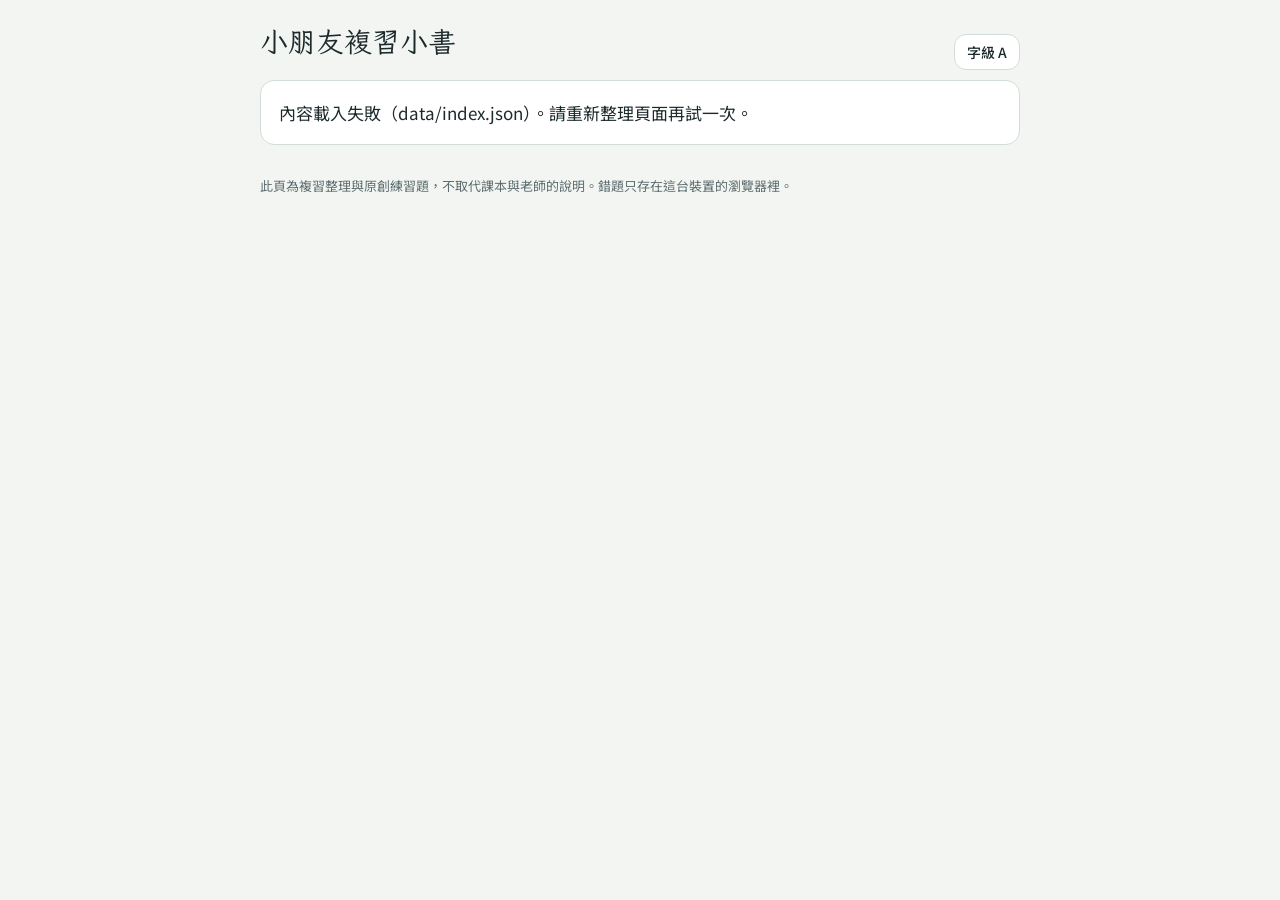
==== index.html @ 90a3903a "整合 GPT 複習小書的複習內容與題庫 - 國語 1–12 課、語文天地、閱讀篇章加上生字、語詞、辨字、問答等重點整理 - 新增數學科；自然、社會加入重點整理與情境題 - 題目與練功房合併，相同題目只" ====
<!doctype html>
<html lang="zh-Hant">
<head>
<meta charset="utf-8">
<meta name="viewport" content="width=device-width,initial-scale=1,viewport-fit=cover">
<title>小朋友複習小書</title>
<meta name="description" content="依年級、科目、單元整理的複習重點與練習題。">
<link rel="preconnect" href="https://fonts.googleapis.com">
<link rel="stylesheet" href="https://fonts.googleapis.com/css2?family=LXGW+WenKai+TC&family=Noto+Sans+TC:wght@400;500;700&display=swap">
<link rel="stylesheet" href="assets/style.css">
</head>
<body>
<div class="wrap">
  <header class="top">
    <a href="#/" class="brand" id="brand">小朋友複習小書</a>
    <div class="row"><span class="sub" id="bankInfo"></span><button class="ghost small" id="fontSize" aria-label="調整字級">字級 A＋</button></div>
  </header>
  <main id="app"><div class="loading">正在打開複習小書…</div></main>
  <p class="foot">此頁為複習整理與原創練習題，不取代課本與老師的說明。錯題只存在這台裝置的瀏覽器裡。</p>
</div>
<script src="assets/app.js"></script>
</body>
</html>
---- assets/style.css ----
:root{
  --bg:#F3F5F2; --card:#FFFFFF; --ink:#1D2A2C; --muted:#5E6E70; --line:#D4DCD7;
  --accent:#235F56; --accent-ink:#FFFFFF; --accent-soft:#DCEBE7;
  --ok:#2E8B5A; --ok-soft:#DFF3E7; --bad:#C4463C; --bad-soft:#FBE3E0; --chip:#E7EEEA;
  --f-ui:"Noto Sans TC",system-ui,-apple-system,"PingFang TC","Microsoft JhengHei",sans-serif;
  --f-read:"LXGW WenKai TC","BiauKai","DFKai-SB","Noto Sans TC",serif;
  color-scheme:light;
}
@media (prefers-color-scheme: dark){ :root:not([data-theme="light"]){
  --bg:#131A1B; --card:#1D2628; --ink:#EAF0EE; --muted:#9DAEAC; --line:#2D3A3C;
  --accent:#6CC2B5; --accent-ink:#0D1718; --accent-soft:#1B3A36;
  --ok:#5FC48E; --ok-soft:#173327; --bad:#F08177; --bad-soft:#3E1F1C; --chip:#26322F; color-scheme:dark } }
:root[data-theme="dark"]{
  --bg:#131A1B; --card:#1D2628; --ink:#EAF0EE; --muted:#9DAEAC; --line:#2D3A3C;
  --accent:#6CC2B5; --accent-ink:#0D1718; --accent-soft:#1B3A36;
  --ok:#5FC48E; --ok-soft:#173327; --bad:#F08177; --bad-soft:#3E1F1C; --chip:#26322F; color-scheme:dark }
*{box-sizing:border-box}
html,body{margin:0}
html{font-size:var(--base,17px)}
body{background:var(--bg);color:var(--ink);font-family:var(--f-ui);font-size:1rem;line-height:1.6;
  padding:0 max(16px,env(safe-area-inset-right)) 32px max(16px,env(safe-area-inset-left))}
button{font:inherit;color:inherit;cursor:pointer;border:0;background:none}
button:focus-visible,a:focus-visible{outline:3px solid var(--accent);outline-offset:2px}
a{color:var(--accent)}
.wrap{max-width:760px;margin:0 auto}
.top{display:flex;align-items:baseline;justify-content:space-between;gap:12px;flex-wrap:wrap;padding:20px 0 10px}
.brand{font-family:var(--f-read);font-size:28px;color:var(--ink);text-decoration:none}
.sub,.hint{color:var(--muted);font-size:14px}
.card{background:var(--card);border:1px solid var(--line);border-radius:14px;padding:18px}
.stack{display:grid;gap:16px}
.row{display:flex;gap:10px;flex-wrap:wrap;align-items:center}
.label{font-size:13px;color:var(--muted);letter-spacing:.08em;margin-bottom:6px}
.seg{display:flex;gap:6px;flex-wrap:wrap}
.seg button,.chip{padding:10px 16px;border-radius:999px;background:var(--chip);min-height:44px;font-weight:500}
.seg button[aria-pressed="true"],.chip[aria-pressed="true"]{background:var(--accent);color:var(--accent-ink)}
.primary{background:var(--accent);color:var(--accent-ink);padding:14px 22px;border-radius:12px;font-weight:700;font-size:1.06rem;min-height:52px}
.primary:disabled{opacity:.4;cursor:not-allowed}
.ghost{border:1px solid var(--line);padding:12px 18px;border-radius:12px;font-weight:500;min-height:48px;background:var(--card)}
.text{color:var(--accent);text-decoration:underline;padding:6px}
.tabs{display:flex;gap:4px;border-bottom:2px solid var(--line)}
.tabs button{padding:10px 18px;font-weight:700;color:var(--muted);border-bottom:3px solid transparent;margin-bottom:-2px}
.tabs button[aria-selected="true"]{color:var(--accent);border-color:var(--accent)}
.units{display:grid;gap:10px}
.unit{display:flex;justify-content:space-between;align-items:center;gap:12px;width:100%;text-align:left;padding:14px 16px;border:1px solid var(--line);border-radius:12px;background:var(--card);text-decoration:none;color:var(--ink)}
.unit:hover{border-color:var(--accent)}
.unit .t{font-family:var(--f-read);font-size:1.18rem}
.unit .m{color:var(--muted);font-size:13px;white-space:nowrap}
.crumb{font-size:14px;color:var(--muted)}
h2{font-family:var(--f-read);font-size:26px;margin:0}
h3{font-size:1.06rem;margin:0 0 8px}
.block ul{margin:0;padding-left:1.3em;font-family:var(--f-read);font-size:1.12rem}
.block li{margin:4px 0}
.block p{margin:0;font-family:var(--f-read);font-size:1.12rem;white-space:pre-line}
.words{display:grid;gap:8px}
.word{display:grid;gap:2px;border-top:1px solid var(--line);padding-top:8px}
.word b{font-family:var(--f-read);font-size:1.24rem}
.word span{font-size:16px}
table{border-collapse:collapse;width:100%;font-size:16px}
th,td{border:1px solid var(--line);padding:6px 8px;text-align:left;vertical-align:top}
th{background:var(--chip)}
.tablewrap{overflow-x:auto}
.empty{color:var(--muted);text-align:center;padding:20px}
.bar{height:8px;background:var(--chip);border-radius:999px;overflow:hidden}
.bar>span{display:block;height:100%;background:var(--accent);width:0;transition:width .3s}
.meta{display:flex;justify-content:space-between;gap:10px;font-size:14px;color:var(--muted);font-variant-numeric:tabular-nums;flex-wrap:wrap}
.tag{display:inline-block;padding:2px 10px;border-radius:999px;background:var(--accent-soft);color:var(--accent);font-weight:700;font-size:13px}
.context{font-family:var(--f-read);font-size:1.12rem;line-height:1.8;background:var(--accent-soft);border-left:4px solid var(--accent);padding:12px 14px;border-radius:0 10px 10px 0;white-space:pre-line}
.q{font-family:var(--f-read);font-size:1.4rem;line-height:1.7;margin:0}
.opts{display:grid;gap:10px}
.opt{display:flex;align-items:center;gap:12px;text-align:left;width:100%;padding:14px 16px;border:2px solid var(--line);border-radius:12px;background:var(--card);font-family:var(--f-read);font-size:1.18rem;line-height:1.5;min-height:56px}
.opt .k{flex:0 0 34px;height:34px;border-radius:50%;background:var(--chip);display:grid;place-items:center;font-family:var(--f-ui);font-weight:700;font-size:15px}
.opt:hover{border-color:var(--accent)}
.opt[data-state="ok"]{border-color:var(--ok);background:var(--ok-soft)}
.opt[data-state="bad"]{border-color:var(--bad);background:var(--bad-soft)}
.opt:disabled{cursor:default}
.tf{display:grid;grid-template-columns:1fr 1fr;gap:12px}
.tf .opt{justify-content:center;font-size:26px;min-height:76px}
.fb{border-radius:12px;padding:14px 16px;display:grid;gap:6px}
.fb[data-kind="ok"]{background:var(--ok-soft);border:1px solid var(--ok)}
.fb[data-kind="bad"]{background:var(--bad-soft);border:1px solid var(--bad)}
.fb b{font-size:1.06rem}
.fb p{margin:0;font-family:var(--f-read);font-size:1.06rem}
.score{font-family:var(--f-read);font-size:56px;line-height:1;font-variant-numeric:tabular-nums}
.score small{font-size:22px;color:var(--muted)}
.wrong{display:grid;gap:12px}
.wrong .item{border-top:1px solid var(--line);padding-top:10px;display:grid;gap:4px}
.wrong .qq{font-family:var(--f-read);font-size:1.06rem}
.wrong .aa{font-size:15px}
.wrong .aa b{color:var(--ok)}
.wrong .aa s{color:var(--bad)}
.chars{display:flex;flex-wrap:wrap;gap:6px;font-family:var(--f-read);font-size:26px;line-height:1}
.chars button{min-width:44px;height:52px;padding:0 8px;border:2px solid var(--line);border-radius:10px;background:var(--card)}
.chars button:hover{border-color:var(--accent)}
.chars button[data-state="pick"]{border-color:var(--accent);background:var(--accent-soft)}
.chars button[data-state="ok"]{border-color:var(--ok);background:var(--ok-soft)}
.chars button[data-state="bad"]{border-color:var(--bad);background:var(--bad-soft)}
.chars button:disabled{cursor:default}
.foot{color:var(--muted);font-size:13px;padding-top:18px}
.loading{color:var(--muted);padding:40px 0;text-align:center}
@media (max-width:480px){ .q{font-size:1.24rem} .opt{font-size:1.06rem} .tf .opt{font-size:22px;min-height:64px} .brand{font-size:1.4rem} .unit{flex-direction:column;align-items:flex-start} }
@media (prefers-reduced-motion: reduce){ .bar>span{transition:none} }
.qa{display:grid;gap:8px}
.qa details{border-top:1px solid var(--line);padding-top:8px}
.qa summary{cursor:pointer;font-family:var(--f-read);font-size:1.12rem;list-style:none;padding-left:26px;position:relative}
.qa summary::-webkit-details-marker{display:none}
.qa summary::before{content:"？";position:absolute;left:0;top:0;color:var(--accent);font-weight:700}
.qa details[open] summary::before{content:"！"}
.qa .ans{display:grid;gap:2px;padding:6px 0 4px 26px}
.qa .ans b{color:var(--ok);font-family:var(--f-read);font-size:1.12rem}
.zy{font-size:13px;color:var(--muted);font-weight:400;margin-left:6px;font-family:var(--f-ui)}
.term{display:inline-block;padding:0 8px;border-radius:999px;background:var(--accent-soft);color:var(--accent);font-weight:700}
.note{background:var(--chip);border-radius:10px;padding:8px 12px;font-size:15px}
.seg+.units{margin-top:-4px}
.ghost.small{min-height:36px;padding:4px 12px;font-size:14px}
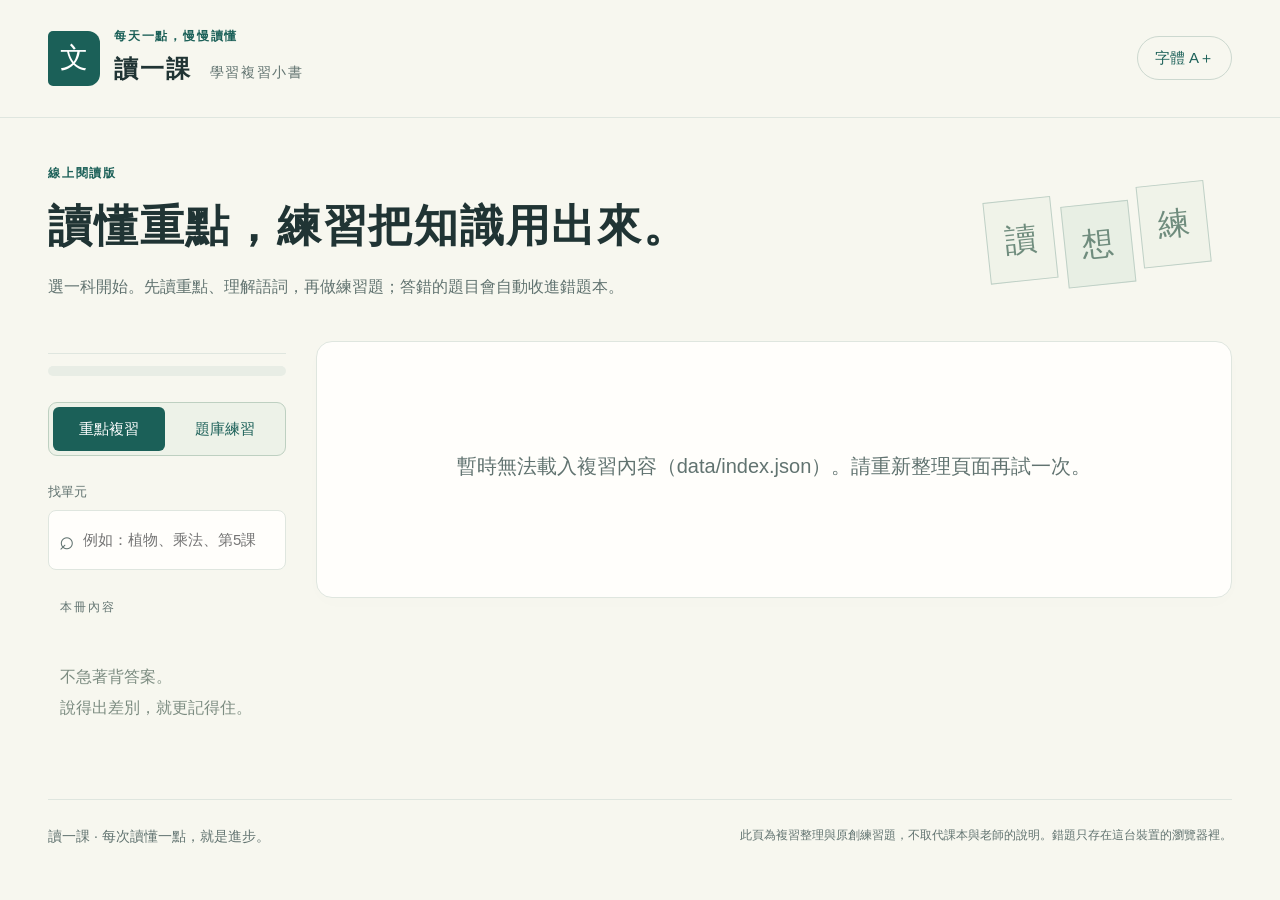
==== commit f9b202a9: "版面改用「讀一課」複習小書樣式，改錯字保留點字作答；期末第7–12課加入閱讀測驗題組 Co-Authored-By: Claude Opus 5.5 <noreply@anthropic.com> C" ====
--- a/index.html
+++ b/index.html
@@ -2,22 +2,46 @@
 <html lang="zh-Hant">
 <head>
 <meta charset="utf-8">
-<meta name="viewport" content="width=device-width,initial-scale=1,viewport-fit=cover">
-<title>小朋友複習小書</title>
+<meta name="viewport" content="width=device-width,initial-scale=1">
+<meta name="theme-color" content="#174e49">
+<title>學習複習小書</title>
 <meta name="description" content="依年級、科目、單元整理的複習重點與練習題。">
-<link rel="preconnect" href="https://fonts.googleapis.com">
-<link rel="stylesheet" href="https://fonts.googleapis.com/css2?family=LXGW+WenKai+TC&family=Noto+Sans+TC:wght@400;500;700&display=swap">
 <link rel="stylesheet" href="assets/style.css">
+<script src="assets/app.js" defer></script>
 </head>
 <body>
-<div class="wrap">
-  <header class="top">
-    <a href="#/" class="brand" id="brand">小朋友複習小書</a>
-    <div class="row"><span class="sub" id="bankInfo"></span><button class="ghost small" id="fontSize" aria-label="調整字級">字級 A＋</button></div>
-  </header>
-  <main id="app"><div class="loading">正在打開複習小書…</div></main>
-  <p class="foot">此頁為複習整理與原創練習題，不取代課本與老師的說明。錯題只存在這台裝置的瀏覽器裡。</p>
-</div>
-<script src="assets/app.js"></script>
+<a class="skip" href="#reader">跳到課程複習</a>
+<header class="masthead">
+  <div class="brand"><span class="book-mark" aria-hidden="true">文</span><div><span class="eyebrow">每天一點，慢慢讀懂</span><p id="brandTitle">讀一課<span>學習複習小書</span></p></div></div>
+  <div class="header-actions"><button id="fontToggle" class="text-button" aria-pressed="false" title="切換較大字體">字體 A＋</button></div>
+</header>
+<main class="page">
+  <section class="intro">
+    <div><span class="eyebrow" id="introEyebrow">線上閱讀版</span><h1>讀懂重點，<br class="mobile-break">練習把知識用出來。</h1><p>選一科開始。先讀重點、理解語詞，再做練習題；答錯的題目會自動收進錯題本。</p></div>
+    <div class="intro-decoration" aria-hidden="true"><span>讀</span><span>想</span><span>練</span></div>
+  </section>
+  <div class="workspace">
+    <aside class="sidebar">
+      <div class="subject-switch" id="subjectSwitch" role="group" aria-label="選擇科目"></div>
+      <div class="grade-switch" id="gradeSwitch" role="group" aria-label="選擇年級"></div>
+      <div id="scopeSwitch" class="scope-switch" role="group" aria-label="複習範圍"></div>
+      <div id="studyMode" class="study-mode" role="group" aria-label="閱讀與題庫">
+        <button data-mode="review" aria-pressed="true">重點複習</button>
+        <button data-mode="practice" aria-pressed="false">題庫練習</button>
+      </div>
+      <p id="scopeCaption" class="scope-caption"></p>
+      <label class="search-label" for="search">找單元</label>
+      <div class="search-box"><span aria-hidden="true">⌕</span><input id="search" type="search" placeholder="例如：植物、乘法、第5課" autocomplete="off"><button id="clearSearch" aria-label="清除搜尋" hidden>×</button></div>
+      <p class="nav-label" id="navLabel">本冊內容</p>
+      <nav id="lessons" aria-label="選擇單元"></nav>
+      <p class="side-note">不急著背答案。<br>說得出差別，就更記得住。</p>
+    </aside>
+    <div class="reading-area">
+      <div id="searchResults" hidden></div>
+      <article id="reader" tabindex="-1" aria-live="polite"><p class="loading">正在打開複習小書…</p></article>
+    </div>
+  </div>
+  <footer>讀一課 · 每次讀懂一點，就是進步。<span>此頁為複習整理與原創練習題，不取代課本與老師的說明。錯題只存在這台裝置的瀏覽器裡。</span></footer>
+</main>
 </body>
 </html>
--- a/assets/style.css
+++ b/assets/style.css
@@ -1,114 +1,14 @@
-:root{
-  --bg:#F3F5F2; --card:#FFFFFF; --ink:#1D2A2C; --muted:#5E6E70; --line:#D4DCD7;
-  --accent:#235F56; --accent-ink:#FFFFFF; --accent-soft:#DCEBE7;
-  --ok:#2E8B5A; --ok-soft:#DFF3E7; --bad:#C4463C; --bad-soft:#FBE3E0; --chip:#E7EEEA;
-  --f-ui:"Noto Sans TC",system-ui,-apple-system,"PingFang TC","Microsoft JhengHei",sans-serif;
-  --f-read:"LXGW WenKai TC","BiauKai","DFKai-SB","Noto Sans TC",serif;
-  color-scheme:light;
-}
-@media (prefers-color-scheme: dark){ :root:not([data-theme="light"]){
-  --bg:#131A1B; --card:#1D2628; --ink:#EAF0EE; --muted:#9DAEAC; --line:#2D3A3C;
-  --accent:#6CC2B5; --accent-ink:#0D1718; --accent-soft:#1B3A36;
-  --ok:#5FC48E; --ok-soft:#173327; --bad:#F08177; --bad-soft:#3E1F1C; --chip:#26322F; color-scheme:dark } }
-:root[data-theme="dark"]{
-  --bg:#131A1B; --card:#1D2628; --ink:#EAF0EE; --muted:#9DAEAC; --line:#2D3A3C;
-  --accent:#6CC2B5; --accent-ink:#0D1718; --accent-soft:#1B3A36;
-  --ok:#5FC48E; --ok-soft:#173327; --bad:#F08177; --bad-soft:#3E1F1C; --chip:#26322F; color-scheme:dark }
-*{box-sizing:border-box}
-html,body{margin:0}
-html{font-size:var(--base,17px)}
-body{background:var(--bg);color:var(--ink);font-family:var(--f-ui);font-size:1rem;line-height:1.6;
-  padding:0 max(16px,env(safe-area-inset-right)) 32px max(16px,env(safe-area-inset-left))}
-button{font:inherit;color:inherit;cursor:pointer;border:0;background:none}
-button:focus-visible,a:focus-visible{outline:3px solid var(--accent);outline-offset:2px}
-a{color:var(--accent)}
-.wrap{max-width:760px;margin:0 auto}
-.top{display:flex;align-items:baseline;justify-content:space-between;gap:12px;flex-wrap:wrap;padding:20px 0 10px}
-.brand{font-family:var(--f-read);font-size:28px;color:var(--ink);text-decoration:none}
-.sub,.hint{color:var(--muted);font-size:14px}
-.card{background:var(--card);border:1px solid var(--line);border-radius:14px;padding:18px}
-.stack{display:grid;gap:16px}
-.row{display:flex;gap:10px;flex-wrap:wrap;align-items:center}
-.label{font-size:13px;color:var(--muted);letter-spacing:.08em;margin-bottom:6px}
-.seg{display:flex;gap:6px;flex-wrap:wrap}
-.seg button,.chip{padding:10px 16px;border-radius:999px;background:var(--chip);min-height:44px;font-weight:500}
-.seg button[aria-pressed="true"],.chip[aria-pressed="true"]{background:var(--accent);color:var(--accent-ink)}
-.primary{background:var(--accent);color:var(--accent-ink);padding:14px 22px;border-radius:12px;font-weight:700;font-size:1.06rem;min-height:52px}
-.primary:disabled{opacity:.4;cursor:not-allowed}
-.ghost{border:1px solid var(--line);padding:12px 18px;border-radius:12px;font-weight:500;min-height:48px;background:var(--card)}
-.text{color:var(--accent);text-decoration:underline;padding:6px}
-.tabs{display:flex;gap:4px;border-bottom:2px solid var(--line)}
-.tabs button{padding:10px 18px;font-weight:700;color:var(--muted);border-bottom:3px solid transparent;margin-bottom:-2px}
-.tabs button[aria-selected="true"]{color:var(--accent);border-color:var(--accent)}
-.units{display:grid;gap:10px}
-.unit{display:flex;justify-content:space-between;align-items:center;gap:12px;width:100%;text-align:left;padding:14px 16px;border:1px solid var(--line);border-radius:12px;background:var(--card);text-decoration:none;color:var(--ink)}
-.unit:hover{border-color:var(--accent)}
-.unit .t{font-family:var(--f-read);font-size:1.18rem}
-.unit .m{color:var(--muted);font-size:13px;white-space:nowrap}
-.crumb{font-size:14px;color:var(--muted)}
-h2{font-family:var(--f-read);font-size:26px;margin:0}
-h3{font-size:1.06rem;margin:0 0 8px}
-.block ul{margin:0;padding-left:1.3em;font-family:var(--f-read);font-size:1.12rem}
-.block li{margin:4px 0}
-.block p{margin:0;font-family:var(--f-read);font-size:1.12rem;white-space:pre-line}
-.words{display:grid;gap:8px}
-.word{display:grid;gap:2px;border-top:1px solid var(--line);padding-top:8px}
-.word b{font-family:var(--f-read);font-size:1.24rem}
-.word span{font-size:16px}
-table{border-collapse:collapse;width:100%;font-size:16px}
-th,td{border:1px solid var(--line);padding:6px 8px;text-align:left;vertical-align:top}
-th{background:var(--chip)}
-.tablewrap{overflow-x:auto}
-.empty{color:var(--muted);text-align:center;padding:20px}
-.bar{height:8px;background:var(--chip);border-radius:999px;overflow:hidden}
-.bar>span{display:block;height:100%;background:var(--accent);width:0;transition:width .3s}
-.meta{display:flex;justify-content:space-between;gap:10px;font-size:14px;color:var(--muted);font-variant-numeric:tabular-nums;flex-wrap:wrap}
-.tag{display:inline-block;padding:2px 10px;border-radius:999px;background:var(--accent-soft);color:var(--accent);font-weight:700;font-size:13px}
-.context{font-family:var(--f-read);font-size:1.12rem;line-height:1.8;background:var(--accent-soft);border-left:4px solid var(--accent);padding:12px 14px;border-radius:0 10px 10px 0;white-space:pre-line}
-.q{font-family:var(--f-read);font-size:1.4rem;line-height:1.7;margin:0}
-.opts{display:grid;gap:10px}
-.opt{display:flex;align-items:center;gap:12px;text-align:left;width:100%;padding:14px 16px;border:2px solid var(--line);border-radius:12px;background:var(--card);font-family:var(--f-read);font-size:1.18rem;line-height:1.5;min-height:56px}
-.opt .k{flex:0 0 34px;height:34px;border-radius:50%;background:var(--chip);display:grid;place-items:center;font-family:var(--f-ui);font-weight:700;font-size:15px}
-.opt:hover{border-color:var(--accent)}
-.opt[data-state="ok"]{border-color:var(--ok);background:var(--ok-soft)}
-.opt[data-state="bad"]{border-color:var(--bad);background:var(--bad-soft)}
-.opt:disabled{cursor:default}
-.tf{display:grid;grid-template-columns:1fr 1fr;gap:12px}
-.tf .opt{justify-content:center;font-size:26px;min-height:76px}
-.fb{border-radius:12px;padding:14px 16px;display:grid;gap:6px}
-.fb[data-kind="ok"]{background:var(--ok-soft);border:1px solid var(--ok)}
-.fb[data-kind="bad"]{background:var(--bad-soft);border:1px solid var(--bad)}
-.fb b{font-size:1.06rem}
-.fb p{margin:0;font-family:var(--f-read);font-size:1.06rem}
-.score{font-family:var(--f-read);font-size:56px;line-height:1;font-variant-numeric:tabular-nums}
-.score small{font-size:22px;color:var(--muted)}
-.wrong{display:grid;gap:12px}
-.wrong .item{border-top:1px solid var(--line);padding-top:10px;display:grid;gap:4px}
-.wrong .qq{font-family:var(--f-read);font-size:1.06rem}
-.wrong .aa{font-size:15px}
-.wrong .aa b{color:var(--ok)}
-.wrong .aa s{color:var(--bad)}
-.chars{display:flex;flex-wrap:wrap;gap:6px;font-family:var(--f-read);font-size:26px;line-height:1}
-.chars button{min-width:44px;height:52px;padding:0 8px;border:2px solid var(--line);border-radius:10px;background:var(--card)}
-.chars button:hover{border-color:var(--accent)}
-.chars button[data-state="pick"]{border-color:var(--accent);background:var(--accent-soft)}
-.chars button[data-state="ok"]{border-color:var(--ok);background:var(--ok-soft)}
-.chars button[data-state="bad"]{border-color:var(--bad);background:var(--bad-soft)}
-.chars button:disabled{cursor:default}
-.foot{color:var(--muted);font-size:13px;padding-top:18px}
-.loading{color:var(--muted);padding:40px 0;text-align:center}
-@media (max-width:480px){ .q{font-size:1.24rem} .opt{font-size:1.06rem} .tf .opt{font-size:22px;min-height:64px} .brand{font-size:1.4rem} .unit{flex-direction:column;align-items:flex-start} }
-@media (prefers-reduced-motion: reduce){ .bar>span{transition:none} }
-.qa{display:grid;gap:8px}
-.qa details{border-top:1px solid var(--line);padding-top:8px}
-.qa summary{cursor:pointer;font-family:var(--f-read);font-size:1.12rem;list-style:none;padding-left:26px;position:relative}
-.qa summary::-webkit-details-marker{display:none}
-.qa summary::before{content:"？";position:absolute;left:0;top:0;color:var(--accent);font-weight:700}
-.qa details[open] summary::before{content:"！"}
-.qa .ans{display:grid;gap:2px;padding:6px 0 4px 26px}
-.qa .ans b{color:var(--ok);font-family:var(--f-read);font-size:1.12rem}
-.zy{font-size:13px;color:var(--muted);font-weight:400;margin-left:6px;font-family:var(--f-ui)}
-.term{display:inline-block;padding:0 8px;border-radius:999px;background:var(--accent-soft);color:var(--accent);font-weight:700}
-.note{background:var(--chip);border-radius:10px;padding:8px 12px;font-size:15px}
-.seg+.units{margin-top:-4px}
-.ghost.small{min-height:36px;padding:4px 12px;font-size:14px}
+:root{--ink:#203434;--muted:#617370;--teal:#1b6058;--pale:#edf4ef;--line:#dfe6df;--paper:#fffefb;--body-size:20px}*{box-sizing:border-box}html{scroll-behavior:smooth;scroll-padding-top:24px}body{margin:0;background:#f7f7ef;color:var(--ink);font-family:"Noto Sans TC","PingFang TC","Microsoft JhengHei",sans-serif;line-height:1.85;font-size:var(--body-size)}button,input{font:inherit}button,a,input,summary{-webkit-tap-highlight-color:transparent}button{cursor:pointer}a{color:var(--teal)}button:focus-visible,a:focus-visible,summary:focus-visible,input:focus-visible{outline:3px solid #b88a29;outline-offset:4px}.skip{position:absolute;left:12px;top:-100px;background:white;padding:8px 20px;z-index:10}.skip:focus{top:8px}.masthead{max-width:1320px;margin:auto;padding:25px 48px;display:flex;align-items:center;justify-content:space-between;border-bottom:1px solid var(--line)}.brand{display:flex;align-items:center;gap:14px}.book-mark{display:grid;place-items:center;width:52px;height:55px;background:var(--teal);color:white;border-radius:5px 12px 12px 5px;font:28px Georgia,serif}.brand p{margin:0;font-size:24px;font-weight:700;letter-spacing:.08em}.brand p span{margin-left:18px;font-size:14px;color:var(--muted);font-weight:400;letter-spacing:.12em}.eyebrow{display:block;font-size:12px;font-weight:600;letter-spacing:.15em;color:var(--teal)}.text-button{border:1px solid #ccd8cf;border-radius:100px;padding:7px 17px;background:transparent;font-size:15px;color:var(--teal)}.text-button[aria-pressed=true]{background:var(--teal);color:white}.page{max-width:1320px;margin:auto;padding:0 48px}.intro{display:flex;justify-content:space-between;align-items:center;padding:44px 0 40px;gap:24px}.intro h1{font-family:"Noto Serif TC","Songti TC",serif;font-size:42px;font-weight:600;letter-spacing:.04em;line-height:1.5;margin:10px 0}.intro p{font-size:16px;color:var(--muted);margin:12px 0 0}.mobile-break{display:none}.intro-decoration{display:flex;gap:9px;transform:rotate(-6deg);padding-right:24px}.intro-decoration span{display:grid;place-items:center;border:1px solid #bfd0c6;width:68px;height:82px;font-family:serif;font-size:32px;color:#6f8c7d;background:#f0f3e9}.intro-decoration span:nth-child(2){transform:translateY(12px);background:#e8efe4}.workspace{display:grid;grid-template-columns:238px minmax(0,1fr);gap:30px;align-items:start}.sidebar{position:sticky;top:20px}.grade-switch{padding:5px;background:#e8ede5;border-radius:12px;display:flex;gap:4px}.grade-switch button{flex:1;border:0;border-radius:8px;padding:9px 4px;background:transparent;color:var(--muted);font-size:17px}.grade-switch button[aria-pressed=true]{background:var(--paper);box-shadow:0 2px 6px #233b2310;color:var(--teal);font-weight:700}.search-label{font-size:13px;color:var(--muted);display:block;margin-top:24px;margin-bottom:6px}.search-box{display:flex;align-items:center;gap:8px;background:var(--paper);border:1px solid var(--line);border-radius:8px;padding:5px 10px}.search-box input{width:100%;min-width:0;border:0;background:transparent;font-size:15px;padding:5px 0;color:var(--ink)}.search-box span{font-size:26px;color:var(--muted)}.search-box button{border:0;background:transparent;font-size:24px;color:var(--muted)}.nav-label{font-size:12px;letter-spacing:.16em;color:var(--muted);margin:26px 12px 10px}#lessons{display:flex;flex-direction:column;gap:6px}.lesson-button{display:flex;align-items:baseline;gap:12px;text-align:left;width:100%;border:0;border-radius:9px;background:transparent;padding:12px;color:var(--ink);font-size:17px;line-height:1.6}.lesson-button .num{font-size:12px;letter-spacing:.06em;color:#82928a}.lesson-button[aria-current=true]{background:#e3eee6;color:var(--teal);font-weight:700}.lesson-button[aria-current=true] .num{color:var(--teal)}.lesson-button:hover{background:#edf0e9}.side-note{margin:34px 12px;font-family:serif;font-size:16px;color:#7c8c81;line-height:1.9}.reading-area{min-width:0}#reader{background:var(--paper);border:1px solid var(--line);border-radius:16px;padding:36px 40px 42px;box-shadow:0 5px 20px #20343403;outline:none}.lesson-meta{font-size:13px;color:var(--teal);letter-spacing:.13em}.lesson-title{font-family:"Noto Serif TC","Songti TC",serif;font-weight:600;font-size:34px;line-height:1.5;margin:8px 0 22px}.section-nav{display:flex;flex-wrap:wrap;gap:8px;border-top:1px solid var(--line);border-bottom:1px solid var(--line);padding:15px 0;margin:0 0 32px}.section-nav a{text-decoration:none;border-radius:100px;background:#f0f4ee;font-size:14px;padding:3px 12px;white-space:nowrap}.study-section{margin:38px 0 0}.study-section h2{font-size:23px;line-height:1.5;margin:0 0 19px;display:flex;align-items:center;gap:12px}.section-number{font-size:12px;letter-spacing:.05em;color:#759185;background:#edf3ec;border-radius:6px;padding:5px 8px}.section-lead{margin:0 0 20px;color:var(--muted);font-size:15px}.summary{padding:23px 25px;border-left:3px solid #709c80;border-radius:0 8px 8px 0;background:#f1f5ed}.summary p{margin:0}.focus-list{padding-left:1.4em;margin:20px 0}.focus-list li{padding-left:.25em;margin:9px 0}.focus-list li::marker{color:#71917c}.vocab-grid{display:grid;grid-template-columns:repeat(2,minmax(0,1fr));gap:12px}.vocab-card{padding:18px 20px;border:1px solid var(--line);border-radius:9px;background:white}.char-line{display:flex;gap:15px;align-items:center;flex-wrap:wrap}.character{font-size:32px;line-height:1.5;font-family:"Noto Serif TC","Songti TC",serif;font-weight:600}.zhuyin{font-size:18px;color:var(--teal);letter-spacing:.05em}.word{margin:6px 0 0;font-weight:600}.meaning{margin:4px 0 0;font-size:16px;color:var(--muted)}.comparison{border:1px solid var(--line);border-radius:10px;margin-bottom:15px;overflow:hidden}.comparison-label{background:#f2f5ee;padding:8px 20px;font-size:16px;font-weight:600;color:var(--teal)}.comparison-items{display:flex;flex-wrap:wrap;gap:0;padding:6px 10px}.compare-item{flex:1;min-width:150px;padding:14px 12px}.compare-item+.compare-item{border-left:1px solid #edf0e9}.compare-item .word{font-size:19px}.tip{border-top:1px dashed var(--line);margin:0;padding:12px 20px;font-size:16px;color:var(--muted)}.tip strong{font-weight:600;color:var(--teal)}.notice{padding:13px 17px;font-size:15px;color:#786542;background:#f7f2e6;border-radius:7px;margin:16px 0}.quiz{border-top:1px solid var(--line);padding:19px 0}.quiz-question{margin:0 0 12px}.quiz-question span{color:var(--teal);font-size:15px;margin-right:10px;font-weight:bold}details summary{cursor:pointer;color:var(--teal);font-size:16px;width:fit-content}details[open] summary{margin-bottom:8px}.answer{border-radius:8px;background:var(--pale);padding:14px 18px;margin:0;font-size:18px}.sources{border-top:1px solid var(--line);padding-top:24px;margin-top:38px;font-size:14px;color:var(--muted)}.sources ul{padding-left:20px}.sources li{margin:8px 0;overflow-wrap:anywhere}.sources p{margin:8px 0}.page-controls{display:flex;justify-content:space-between;gap:15px;margin-top:30px}.page-controls button{border:1px solid var(--line);background:#f2f5ee;border-radius:8px;color:var(--teal);padding:10px 14px;font-size:16px}.page-controls button:disabled{opacity:.35;cursor:default}footer{border-top:1px solid var(--line);margin:42px 0 24px;padding-top:24px;color:var(--muted);font-size:14px;display:flex;justify-content:space-between;gap:20px}footer span{font-size:12px}.loading{padding:50px 0;text-align:center;color:var(--muted)}#searchResults{margin-bottom:20px;border:1px solid var(--line);background:#fffefb;border-radius:12px;padding:20px}#searchResults h2{font-size:20px;margin:0 0 12px}.result{width:100%;text-align:left;background:none;border:0;border-bottom:1px solid var(--line);padding:12px 0;color:var(--teal);font-size:18px}.result small{display:block;color:var(--muted);font-size:14px}.search-empty{font-size:16px;color:var(--muted)}.large-type{--body-size:24px}.large-type .meaning,.large-type .section-lead,.large-type .tip,.large-type .word,.large-type .answer{font-size:21px}.large-type .zhuyin{font-size:22px}@media(min-width:1100px){.intro h1{font-size:44px}}@media(max-width:850px){.intro-decoration{display:none}.masthead{padding:22px 25px}.page{padding:0 25px}.workspace{grid-template-columns:195px minmax(0,1fr);gap:20px}#reader{padding:28px}.vocab-grid{grid-template-columns:1fr}.intro h1{font-size:36px}.brand p span{display:none}footer{display:block}}@media(max-width:650px){.masthead{padding:17px 20px}.book-mark{width:41px;height:45px;font-size:24px}.brand{gap:10px}.brand p{font-size:21px}.eyebrow{font-size:10px}.text-button{font-size:13px;padding:6px 12px}.page{padding:0 18px}.intro{padding:29px 2px 25px}.intro h1{font-size:32px;margin-top:10px;line-height:1.55}.intro p{font-size:15px;line-height:1.9;margin-top:10px}.mobile-break{display:block}.workspace{display:block}.sidebar{position:static}.grade-switch{max-width:none}.grade-switch button{font-size:18px;padding:8px}.search-label{margin-top:17px}.search-box input{font-size:16px}.nav-label{margin:18px 0 8px}#lessons{flex-direction:row;overflow-x:auto;padding:0 0 12px;scrollbar-width:thin;gap:7px}.lesson-button{flex:0 0 auto;width:auto;white-space:nowrap;border:1px solid var(--line);font-size:16px;padding:9px 13px;gap:8px;background:var(--paper)}.side-note{display:none}#reader{padding:25px 20px 30px;border-radius:12px;margin-top:8px}.lesson-meta{font-size:12px}.lesson-title{font-size:29px;margin-bottom:18px}.section-nav{gap:7px;padding:13px 0;margin-bottom:25px}.section-nav a{font-size:13px;padding:3px 10px}.study-section{margin-top:30px}.study-section h2{font-size:22px;gap:10px}.summary{padding:18px}.vocab-grid{grid-template-columns:1fr}.vocab-card{padding:16px 18px}.compare-item{min-width:120px}.compare-item+.compare-item{border-left:0}.comparison-items{padding:4px 6px}.comparison-label{padding:8px 16px}.tip{padding:12px 16px}.character{font-size:34px}.zhuyin{font-size:19px}.notice{padding:12px 14px}.page-controls button{font-size:15px;padding:9px 12px}footer{margin-top:30px;padding-top:20px;font-size:13px}footer span{display:block;margin-top:8px}#searchResults{margin-top:10px}html{scroll-padding-top:14px}}@media(prefers-reduced-motion:reduce){html{scroll-behavior:auto}}@media print{.masthead,.intro,.sidebar,.section-nav,.page-controls,footer,#searchResults{display:none}.page{padding:0}.workspace{display:block}#reader{border:0;box-shadow:none;padding:0}details .answer{display:block}.study-section{break-inside:avoid}body{background:white;color:#111}}
+.group-source{margin:0;padding:6px 18px;background:#f8f7ee;color:#7d7154;font-size:13px;letter-spacing:.03em}
+.subject-switch{display:flex;gap:5px;margin-bottom:12px;padding-bottom:12px;border-bottom:1px solid var(--line)}.subject-switch button{flex:1;border:1px solid var(--line);border-radius:8px;background:var(--paper);color:var(--muted);padding:8px 3px;font-size:17px}.subject-switch button[aria-pressed=true]{background:var(--teal);color:white;border-color:var(--teal)}.subject-switch button:disabled{opacity:.4;cursor:default}.practice-note{color:var(--muted);font-size:13px;margin:-10px 0 20px}.phrase-grid{display:grid;gap:14px}.phrase-card h3{margin:0;color:var(--teal);font-size:25px}.phrase-card .zhuyin{margin:3px 0;line-height:1.8}.phrase-meaning{margin:8px 0;font-size:20px}.example{font-size:18px;margin:12px 0 0;padding-top:12px;border-top:1px dashed var(--line)}.example span{display:block;color:var(--muted);font-size:13px;margin-bottom:3px}.subheading{font-size:20px;color:var(--teal);margin-top:25px}.answer p{margin:0}.answer .explanation{margin-top:10px;padding-top:10px;border-top:1px solid #d3e1d5;font-size:17px;color:#49645b}.answer-toggle{margin-top:12px}.choice-group{border:1px solid var(--line);border-radius:10px;padding:18px 20px;margin:20px 0}.choice-group h3{font-size:18px;margin:0 0 12px;color:var(--teal)}.word-bank{display:flex;flex-wrap:wrap;gap:9px;margin-bottom:20px}.word-bank span{background:#eaf1e7;color:var(--teal);padding:5px 13px;border-radius:6px;font-size:19px}.choice-label{font-size:14px;color:var(--muted);display:block;margin-bottom:5px}.choice-select{font:inherit;font-size:18px;line-height:1.6;width:100%;max-width:320px;padding:10px 35px 10px 12px;border:1px solid #bdcfc1;border-radius:7px;color:var(--ink);background:white}.choice-select:focus-visible{outline:3px solid #b88a29;outline-offset:3px}.concept-comparison h3{margin:0;font-size:19px}.concept-comparison .focus-list{margin:16px 20px 20px;padding-left:1.2em}.correction-pair{color:var(--teal);font-size:21px;margin-bottom:8px!important}.large-type .phrase-meaning,.large-type .example,.large-type .choice-select,.large-type .answer .explanation{font-size:23px}.large-type .word-bank span{font-size:23px}@media(max-width:650px){.subject-switch{margin-bottom:9px;padding-bottom:9px}.subject-switch button{font-size:18px;padding:8px}.choice-group{padding:14px}.phrase-card h3{font-size:24px}.word-bank{gap:7px}.word-bank span{font-size:18px}.phrase-card .zhuyin{font-size:18px}.practice-note{font-size:12px;line-height:1.7}}
+.math-bank-info{display:flex;flex-wrap:wrap;gap:10px 22px;padding:12px 16px;border:1px solid var(--line);border-radius:8px;background:#f6f7ee;font-size:15px;color:var(--muted);margin:20px 0 25px}.math-progress{display:flex;justify-content:space-between;gap:12px;font-size:15px;color:var(--teal)}.progress-track{height:6px;background:#e8ede5;border-radius:4px;margin:13px 0 24px;overflow:hidden}.progress-track span{display:block;height:100%;background:#659678}.math-tags{display:flex;gap:8px;flex-wrap:wrap;margin:0 0 14px}.math-tags span{font-size:13px;color:#6a7d6c;background:#eef3eb;border-radius:5px;padding:3px 9px}.math-question h3{font-size:24px;line-height:1.9;white-space:pre-wrap;overflow-wrap:anywhere;margin:12px 0 23px;font-weight:600}.math-options{display:grid;gap:12px}.math-option{width:100%;display:flex;align-items:center;gap:13px;text-align:left;border:1px solid #cedbd0;background:white;border-radius:10px;padding:15px 18px;color:var(--ink);font-size:20px;line-height:1.7}.math-option.selected{border:2px solid var(--teal);background:#edf5ef;padding:14px 17px}.math-option:disabled{cursor:default;opacity:1}.option-letter{display:grid;place-items:center;flex:0 0 32px;height:32px;border-radius:50%;background:#f0f3ec;color:var(--teal);font-size:14px;font-weight:600}.math-option.correct-option{border:2px solid #46835d;background:#eef7ed;padding:14px 17px}.math-option.wrong-option{border:2px solid #ad7759;background:#fff4ed;padding:14px 17px}.answer-marker{font-size:13px;white-space:nowrap;color:#37704b;margin-left:auto}.primary-button,.secondary-button{border-radius:9px;font-size:18px;padding:12px 23px;line-height:1.6;min-height:49px}.primary-button{background:var(--teal);border:1px solid var(--teal);color:white}.secondary-button{background:#f1f5ec;border:1px solid #bacdbd;color:var(--teal)}.primary-button:disabled,.secondary-button:disabled{opacity:.4;cursor:default}.math-submit,.math-next{margin-top:17px}.math-instruction{font-size:14px;color:var(--muted);margin:19px 0 0}.math-feedback{margin-top:23px;border-radius:10px;padding:19px 21px;border-left:4px solid #61906c;background:#eff6ed;font-size:19px}.math-feedback.is-wrong{background:#fbf4e8;border-color:#b28a4e}.math-feedback p{margin:7px 0 12px}.math-explanation{white-space:pre-wrap;border-top:1px solid #d7dfd0;padding-top:12px;margin-top:12px;font-size:19px;line-height:1.9}.math-local-note{border-top:1px solid var(--line);padding-top:24px;margin-top:35px;font-size:15px;color:var(--muted)}.math-local-note p{display:inline-block;margin:0 15px 10px 0}.math-local-note small{font-size:13px;display:block;line-height:1.9}.math-finish{text-align:center;padding:20px 0}.finish-symbol{display:inline-grid;place-items:center;border-radius:50%;width:65px;height:65px;background:#e8f2e7;color:var(--teal);font-size:30px}.math-finish h3{font-size:27px;margin:15px 0}.math-score{font-size:52px;line-height:1.4;color:var(--teal);margin:10px 0}.math-score span{font-size:19px}.math-actions{display:flex;flex-wrap:wrap;justify-content:center;gap:12px;margin:25px 0}.math-finish>.section-lead{max-width:500px;margin:20px auto 0}.large-type .math-question h3{font-size:28px}.large-type .math-option,.large-type .math-explanation,.large-type .math-feedback{font-size:24px}@media(max-width:650px){.subject-switch{gap:5px}.subject-switch button{font-size:16px;padding:8px 3px}.math-question h3{font-size:22px}.math-option{padding:13px;font-size:20px;gap:10px}.math-option.selected,.math-option.correct-option,.math-option.wrong-option{padding:12px}.math-feedback{padding:15px;font-size:18px}.math-progress{font-size:13px}.math-bank-info{font-size:13px;gap:4px 12px}.math-next,.math-submit{width:100%}.math-actions{flex-direction:column}.math-question{min-width:0}.option-letter{flex-basis:28px;height:28px}.math-explanation{font-size:18px}}
+.scope-switch{display:flex;gap:6px;margin-top:13px}.scope-switch[hidden]{display:none}.scope-switch button{flex:1;border:1px solid #cddbcf;background:transparent;border-radius:7px;color:var(--muted);font-size:14px;padding:7px 5px}.scope-switch button[aria-pressed=true]{background:#e4eee4;color:var(--teal);border-color:#95b49c;font-weight:600}.scope-switch button:disabled{opacity:.4;cursor:default}.scope-caption{font-size:12px;color:var(--muted);margin:8px 2px 0;letter-spacing:.03em}
+@media(min-width:651px){#lessons{max-height:clamp(180px,calc(100vh - 390px),640px);overflow-y:auto;overscroll-behavior:contain;padding-right:4px;scrollbar-width:thin}}
+.header-actions{display:flex;align-items:center;gap:9px}.source-jump{border:1px solid #c7d9ca;border-radius:100px;background:#fffefb;color:var(--teal);font-size:14px;padding:3px 12px;line-height:1.85}#sourcePanel{background:#fffefb;border:1px solid #c9d8ca;border-radius:13px;padding:25px;margin-bottom:22px;outline:none}.source-panel-heading{display:flex;align-items:center;justify-content:space-between;gap:15px}.source-panel-heading h2{margin:0 0 12px;font-size:25px}.source-subject{border-top:1px solid var(--line);padding:17px 0}.source-subject>summary{font-size:20px;font-weight:600}.source-columns{display:grid;grid-template-columns:repeat(2,minmax(0,1fr));gap:23px}.source-grade{min-width:0}.source-grade h4{font-size:18px;margin:20px 0 10px;color:var(--teal)}.source-index{padding-left:21px;font-size:16px;margin:10px 0}.source-index li{padding:12px 0;border-bottom:1px dashed var(--line);overflow-wrap:anywhere}.source-index a{font-size:17px}.source-detail{display:block;color:var(--muted);font-size:14px;margin-top:5px;line-height:1.8}.source-boundary{font-size:14px;color:var(--muted);border-top:1px solid var(--line);padding-top:15px}.large-type .source-index,.large-type .source-index a{font-size:21px}.large-type .source-detail{font-size:18px}@media(max-width:650px){.header-actions{gap:5px}.header-actions .text-button{font-size:12px;padding:6px 9px}.brand .eyebrow{font-size:9px}.brand p{font-size:19px}.book-mark{width:35px;height:42px}.brand{gap:8px}.masthead{padding:17px 15px}.source-columns{grid-template-columns:1fr;gap:7px}#sourcePanel{padding:20px 17px}.source-panel-heading h2{font-size:23px}.source-jump{font-size:13px;padding:3px 10px}.source-grade h4{font-size:19px}}
+.study-mode{display:flex;gap:5px;margin-top:13px;border:1px solid #bed0c1;border-radius:9px;padding:4px;background:#edf2e8}.study-mode[hidden]{display:none}.study-mode button{flex:1;border:0;background:transparent;color:var(--teal);font-size:15px;padding:8px 4px;border-radius:6px}.study-mode button[aria-pressed=true]{background:var(--teal);color:#fff}.study-mode button:disabled{opacity:.4;cursor:default}.exam-filters{display:flex;flex-wrap:wrap;gap:8px;margin-bottom:10px}.exam-filters button{background:white;border:1px solid #bdd1c2;border-radius:100px;padding:7px 13px;color:var(--teal);font-size:15px}.exam-filters button[aria-pressed=true]{color:white;background:var(--teal)}.exam-format-note{font-size:13px;color:var(--muted);margin:10px 0 25px;line-height:1.8}.exam-context{background:#f1f4eb;border-left:3px solid #7f9c77;border-radius:0 8px 8px 0;padding:18px 21px;margin:20px 0}.exam-context>strong{font-size:13px;color:var(--teal);letter-spacing:.08em}.exam-context p{white-space:pre-wrap;margin:7px 0 0;font-size:20px;line-height:1.9}.truefalse-options{grid-template-columns:1fr 1fr}.exam-breakdown{display:flex;justify-content:center;flex-wrap:wrap;gap:10px;font-size:16px;color:var(--teal)}.exam-breakdown span{border-radius:7px;background:#edf3e9;padding:6px 12px}.large-type .exam-context p{font-size:24px}@media(max-width:650px){.exam-filters{gap:6px}.exam-filters button{font-size:14px;padding:6px 11px}.exam-context{padding:15px 17px}.exam-context p{font-size:20px}.truefalse-options .math-option{gap:6px;padding:12px 10px}.truefalse-options .math-option.selected,.truefalse-options .math-option.correct-option,.truefalse-options .math-option.wrong-option{padding:11px 9px}.truefalse-options .answer-marker{font-size:11px}.exam-format-note{font-size:12px}}
+.correction-stages{margin:16px 0 23px}.correction-step{display:flex;align-items:center;gap:9px;font-size:18px;color:var(--teal);font-weight:600}.correction-step>span{display:grid;place-items:center;width:27px;height:27px;border-radius:50%;background:#e6eee1;font-size:14px}.glyph-sentence{display:flex;flex-wrap:wrap;align-items:center;gap:5px;padding:19px 16px;border:1px solid #cfddce;border-radius:10px;background:#f6f7ee;margin:13px 0}.glyph-button{display:inline-grid;place-items:center;width:44px;min-height:48px;padding:3px;border:1px solid #cad8c7;border-radius:6px;background:white;color:var(--ink);font-family:"Noto Serif TC","Songti TC",serif;font-size:27px;line-height:1.4}.glyph-button:hover:not(:disabled){border-color:var(--teal);background:#e8f0e3}.glyph-button:disabled{cursor:default;opacity:1}.glyph-button.glyph-found{background:#e0efdb;border:2px solid #56805c;color:#225d34}.glyph-button.glyph-tried{background:#fff0e6;border-color:#c28d65}.glyph-punctuation{font-size:27px;white-space:pre-wrap}.glyph-break{flex-basis:100%;height:0}.glyph-hint{font-size:15px;line-height:1.8;padding:11px 15px;background:#fbf0df;color:#85552e;border-radius:7px}.glyph-success{font-size:16px;color:var(--teal);margin:15px 0}.corrected-sentence{padding-top:12px;border-top:1px dashed #c6d8bf;font-size:20px}.large-type .glyph-button{font-size:32px;width:49px;min-height:53px}.large-type .glyph-punctuation{font-size:32px}.large-type .correction-step,.large-type .glyph-hint,.large-type .glyph-success{font-size:21px}@media(max-width:650px){.glyph-sentence{padding:13px 10px;gap:4px}.glyph-button{width:42px;min-height:46px;font-size:27px}.correction-step{font-size:17px}.glyph-hint{font-size:14px}.corrected-sentence{font-size:19px}}
+/* 補充：一般表格、題組題目字級 */
+.plain-table{border-collapse:collapse;width:100%;font-size:17px}.plain-table th,.plain-table td{border:1px solid var(--line);padding:8px 10px;text-align:left;vertical-align:top}.plain-table th{background:#f2f5ee;color:var(--teal)}
+.math-question h3{white-space:normal}
+.lesson-button:disabled{opacity:.4}
+.lesson-button .num{flex:0 0 auto;white-space:nowrap}
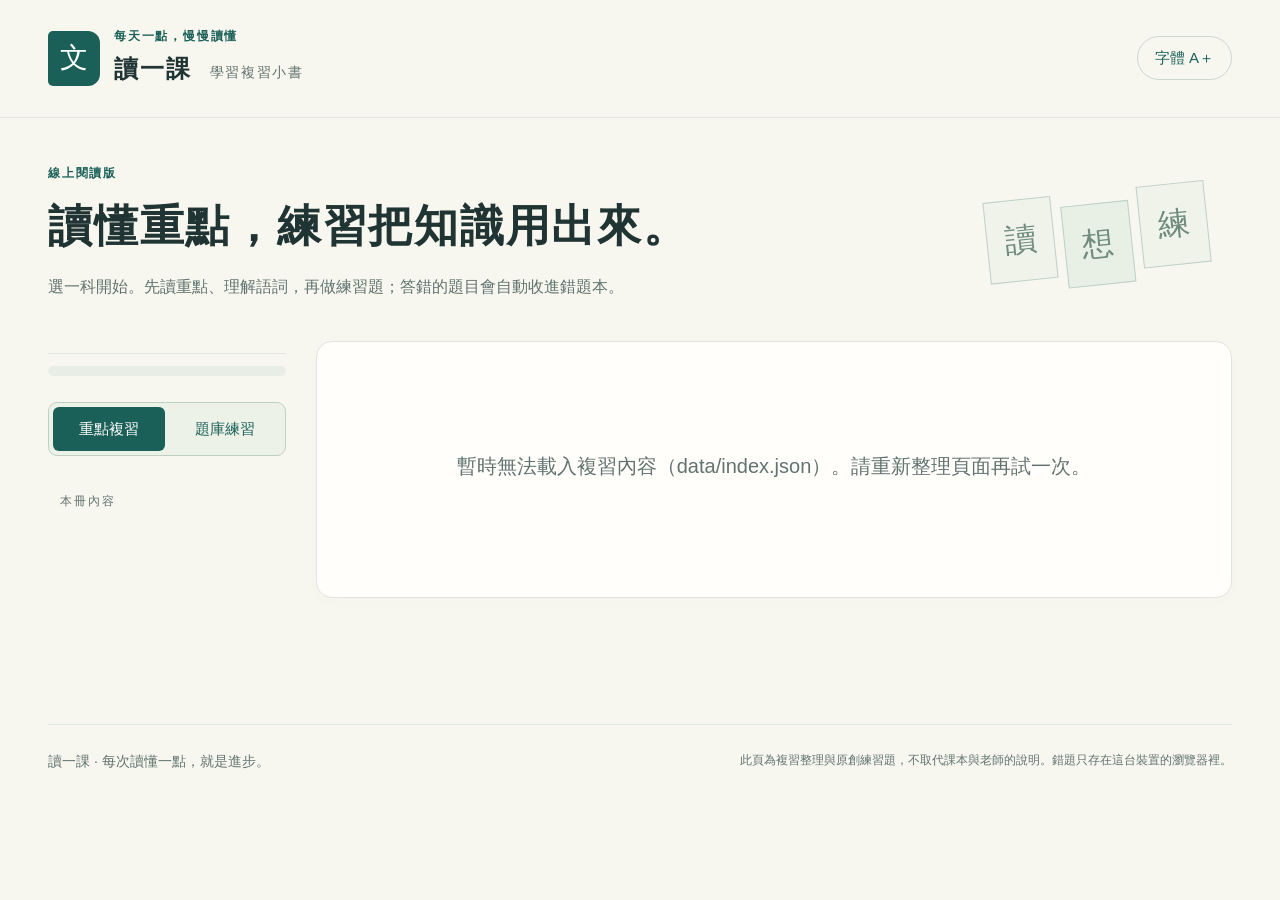
==== commit b011d629: "拿掉側欄「找單元」搜尋 Co-Authored-By: Claude Opus 5.5 <noreply@anthropic.com> Claude-Session: https://claude.a" ====
--- a/index.html
+++ b/index.html
@@ -30,14 +30,11 @@
         <button data-mode="practice" aria-pressed="false">題庫練習</button>
       </div>
       <p id="scopeCaption" class="scope-caption"></p>
-      <label class="search-label" for="search">找單元</label>
-      <div class="search-box"><span aria-hidden="true">⌕</span><input id="search" type="search" placeholder="例如：植物、乘法、第5課" autocomplete="off"><button id="clearSearch" aria-label="清除搜尋" hidden>×</button></div>
       <p class="nav-label" id="navLabel">本冊內容</p>
       <nav id="lessons" aria-label="選擇單元"></nav>
       <p class="side-note">不急著背答案。<br>說得出差別，就更記得住。</p>
     </aside>
     <div class="reading-area">
-      <div id="searchResults" hidden></div>
       <article id="reader" tabindex="-1" aria-live="polite"><p class="loading">正在打開複習小書…</p></article>
     </div>
   </div>
--- a/assets/style.css
+++ b/assets/style.css
@@ -12,3 +12,9 @@
 .math-question h3{white-space:normal}
 .lesson-button:disabled{opacity:.4}
 .lesson-button .num{flex:0 0 auto;white-space:nowrap}
+.example-words{display:flex;flex-wrap:wrap;gap:6px 8px;margin:8px 0 2px}.example-words span{background:#eaf1e7;color:var(--teal);border-radius:6px;padding:2px 11px;font-size:18px;font-weight:600;line-height:1.7}.large-type .example-words span{font-size:22px}
+.zy-split{display:flex;flex-wrap:wrap;align-items:center;gap:0;letter-spacing:.02em}.zy-split span{padding:0 9px}.zy-split span:first-child{padding-left:0}.zy-split i{display:inline-block;width:1px;height:1.1em;background:#b9cdbf}
+.word-line{gap:6px 14px;align-items:baseline}.word-line h3{margin:0}.word-line .zy-split{display:inline-flex}.phrase-card .phrase-meaning{margin-top:6px}
+@media(min-width:851px){.phrase-grid{grid-template-columns:repeat(2,minmax(0,1fr))}}
+.example-rows{display:grid;gap:8px;margin:10px 0 2px}.example-row{display:grid;grid-template-columns:auto 1fr;gap:10px;align-items:baseline}.example-row .meaning{margin:0}.example-chip{background:#eaf1e7;color:var(--teal);border-radius:6px;padding:1px 10px;font-size:18px;font-weight:600;line-height:1.7;white-space:nowrap}.large-type .example-chip{font-size:22px}
+@media(min-width:651px){.sidebar{display:flex;flex-direction:column;max-height:calc(100vh - 40px);max-height:calc(100dvh - 40px);touch-action:none;margin:0 -30px 0 -48px;padding:0 30px 0 48px}.sidebar>*{flex:0 0 auto}.sidebar #lessons{flex:1 1 auto;min-height:160px;max-height:none;padding-bottom:12px;touch-action:pan-y;-webkit-overflow-scrolling:touch}.sidebar .side-note{margin:18px 12px 8px}}@media(min-width:651px) and (max-width:850px){.sidebar{margin:0 -20px 0 -25px;padding:0 20px 0 25px}}@media(min-width:651px) and (max-height:900px){.sidebar .side-note{display:none}}@media(min-width:651px) and (max-height:660px){.sidebar{position:static;max-height:none;touch-action:auto;margin:0;padding:0}.sidebar #lessons{max-height:70vh}}
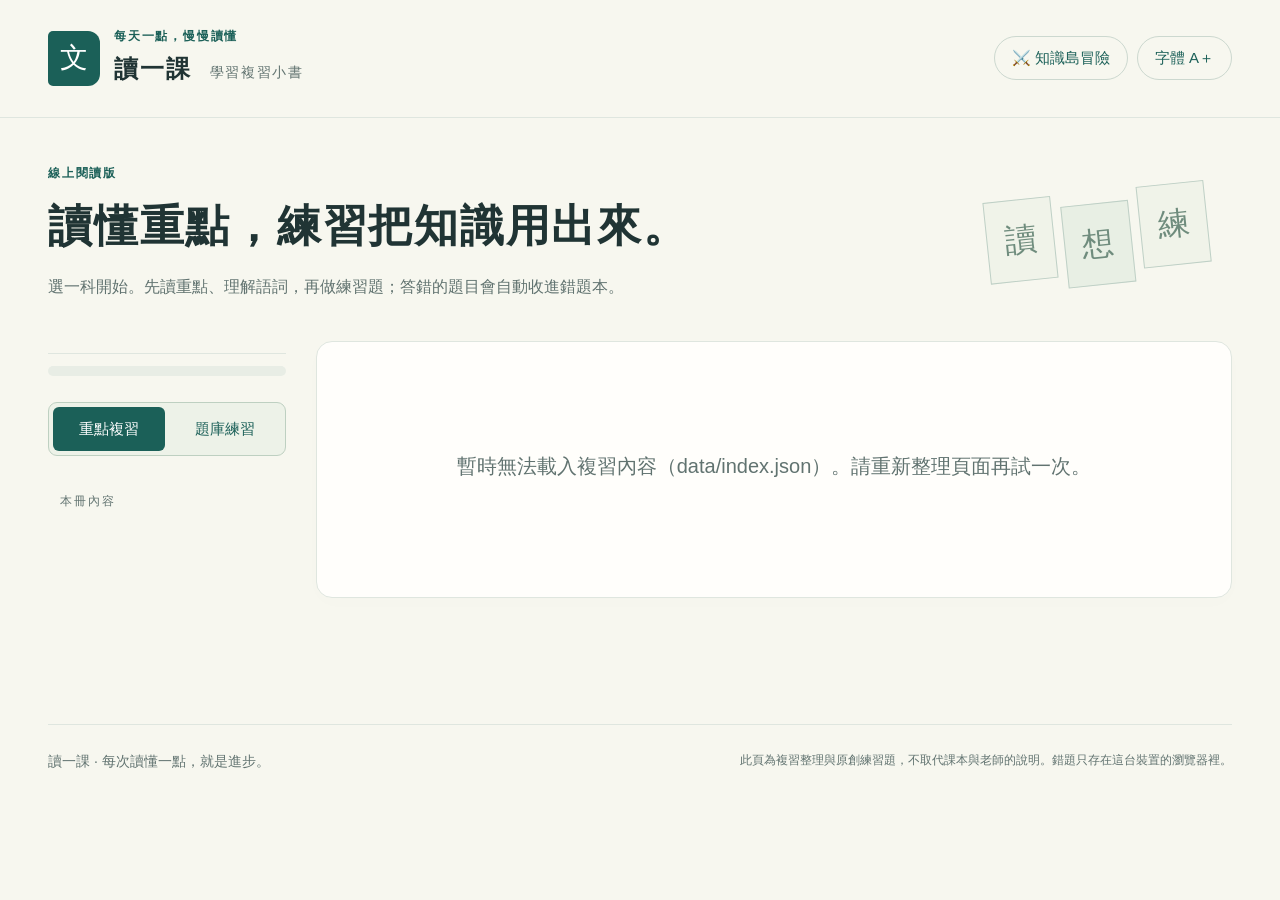
==== commit 28b798d2: "新增知識島冒險：把各單元題庫做成地圖闖關遊戲 - adventure.html＋assets/adventure.js/css，讀 data/index.json 與單元檔，新增單元自動多一關 - 期" ====
--- a/index.html
+++ b/index.html
@@ -13,7 +13,7 @@
 <a class="skip" href="#reader">跳到課程複習</a>
 <header class="masthead">
   <div class="brand"><span class="book-mark" aria-hidden="true">文</span><div><span class="eyebrow">每天一點，慢慢讀懂</span><p id="brandTitle">讀一課<span>學習複習小書</span></p></div></div>
-  <div class="header-actions"><button id="fontToggle" class="text-button" aria-pressed="false" title="切換較大字體">字體 A＋</button></div>
+  <div class="header-actions"><a class="text-button adventure-link" href="adventure.html" style="text-decoration:none">⚔️ 知識島冒險</a> <button id="fontToggle" class="text-button" aria-pressed="false" title="切換較大字體">字體 A＋</button></div>
 </header>
 <main class="page">
   <section class="intro">
--- a/assets/style.css
+++ b/assets/style.css
@@ -18,3 +18,8 @@
 @media(min-width:851px){.phrase-grid{grid-template-columns:repeat(2,minmax(0,1fr))}}
 .example-rows{display:grid;gap:8px;margin:10px 0 2px}.example-row{display:grid;grid-template-columns:auto 1fr;gap:10px;align-items:baseline}.example-row .meaning{margin:0}.example-chip{background:#eaf1e7;color:var(--teal);border-radius:6px;padding:1px 10px;font-size:18px;font-weight:600;line-height:1.7;white-space:nowrap}.large-type .example-chip{font-size:22px}
 @media(min-width:651px){.sidebar{display:flex;flex-direction:column;max-height:calc(100vh - 40px);max-height:calc(100dvh - 40px);touch-action:none;margin:0 -30px 0 -48px;padding:0 30px 0 48px}.sidebar>*{flex:0 0 auto}.sidebar #lessons{flex:1 1 auto;min-height:160px;max-height:none;padding-bottom:12px;touch-action:pan-y;-webkit-overflow-scrolling:touch}.sidebar .side-note{margin:18px 12px 8px}}@media(min-width:651px) and (max-width:850px){.sidebar{margin:0 -20px 0 -25px;padding:0 20px 0 25px}}@media(min-width:651px) and (max-height:900px){.sidebar .side-note{display:none}}@media(min-width:651px) and (max-height:660px){.sidebar{position:static;max-height:none;touch-action:auto;margin:0;padding:0}.sidebar #lessons{max-height:70vh}}
+.fix-options,.grid-options{grid-template-columns:repeat(4,minmax(0,1fr));gap:10px}.fix-options .math-option,.grid-options .math-option{flex-direction:column;justify-content:center;gap:4px;padding:10px 6px;text-align:center;position:relative}.fix-options .math-option.selected,.fix-options .math-option.correct-option,.fix-options .math-option.wrong-option,.grid-options .math-option.selected,.grid-options .math-option.correct-option,.grid-options .math-option.wrong-option{padding:9px 5px}.fix-options .option-letter,.grid-options .option-letter{position:absolute;top:6px;left:6px;flex-basis:auto;width:22px;height:22px;font-size:11px}.fix-char{font-family:"Noto Serif TC","Songti TC",serif;font-size:34px;line-height:1.3}.fix-options .answer-marker,.grid-options .answer-marker{margin:0;font-size:12px}@media(max-width:650px){.fix-options,.grid-options{gap:7px}.fix-options .math-option,.grid-options .math-option{padding:9px 4px}.fix-options .option-letter,.grid-options .option-letter{width:20px;height:20px;top:4px;left:4px}.fix-char{font-size:30px}}
+.short-text{font-size:24px;line-height:1.5;padding-top:8px}.grid-options .math-option{min-height:70px}
+.math-next,.math-submit{position:sticky;bottom:12px;z-index:3;box-shadow:0 6px 18px #1b605840}.math-submit:disabled{box-shadow:none}
+.two-col-options{grid-template-columns:repeat(2,minmax(0,1fr));gap:10px}.two-col-options .math-option{padding:12px 14px}.two-col-options .math-option.selected,.two-col-options .math-option.correct-option,.two-col-options .math-option.wrong-option{padding:11px 13px}@media(max-width:650px){.two-col-options{gap:7px}.two-col-options .math-option{padding:11px 10px;gap:8px;font-size:18px}.two-col-options .math-option.selected,.two-col-options .math-option.correct-option,.two-col-options .math-option.wrong-option{padding:10px 9px}}
+@media(max-width:650px){.grid-options.grid-words{grid-template-columns:repeat(2,minmax(0,1fr))}.grid-words .math-option{min-height:58px}}
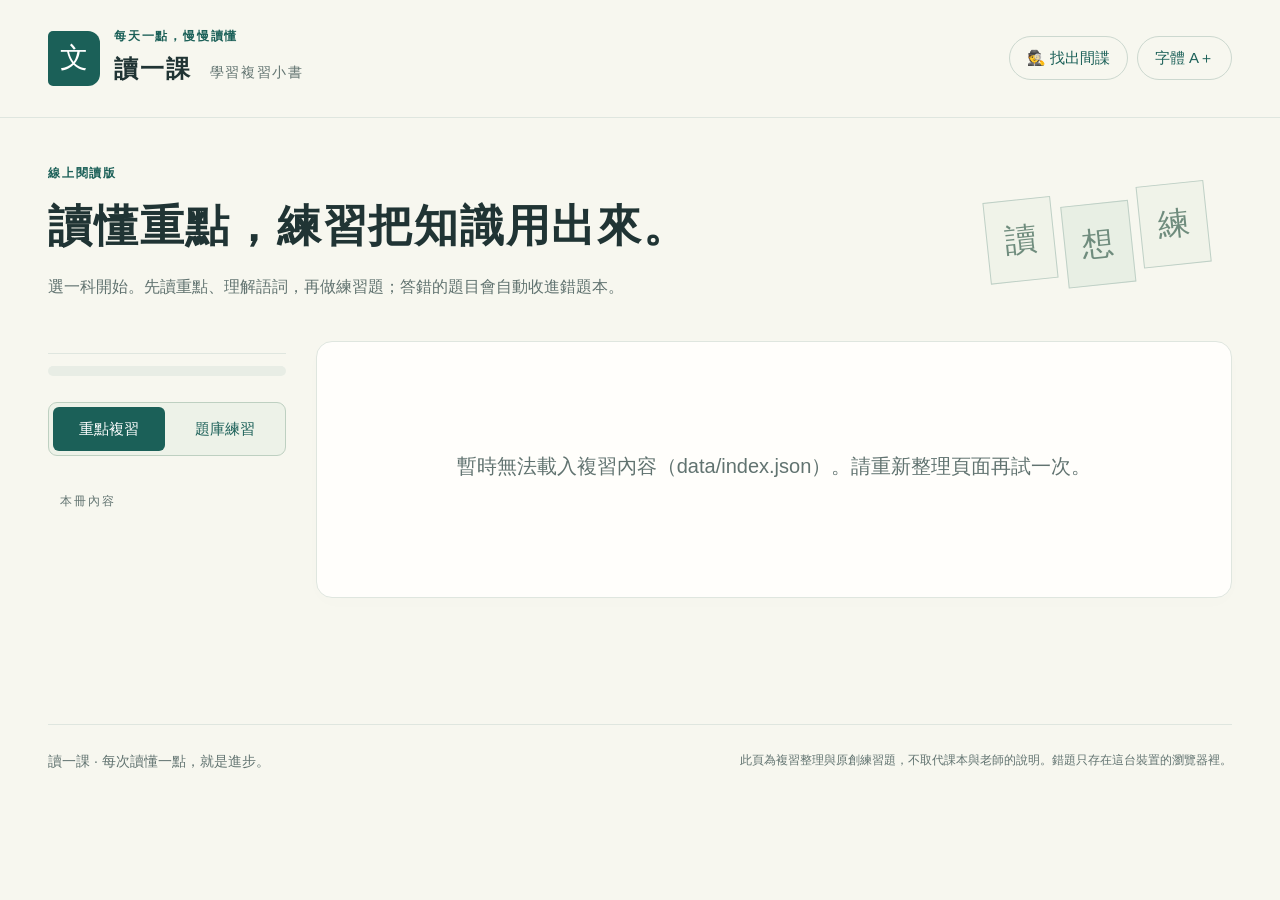
==== commit c7e1c02f: "新增「找出間諜」改錯字遊戲 - spy.html＋assets/spy.js／spy.css：隊員舉牌排成句子，點出舉錯字的間諜，   隨機 14 種抓法動畫，再從候補選出正確的字放回隊伍。 - 題目" ====
--- a/index.html
+++ b/index.html
@@ -13,7 +13,7 @@
 <a class="skip" href="#reader">跳到課程複習</a>
 <header class="masthead">
   <div class="brand"><span class="book-mark" aria-hidden="true">文</span><div><span class="eyebrow">每天一點，慢慢讀懂</span><p id="brandTitle">讀一課<span>學習複習小書</span></p></div></div>
-  <div class="header-actions"><a class="text-button adventure-link" href="adventure.html" style="text-decoration:none">⚔️ 知識島冒險</a> <button id="fontToggle" class="text-button" aria-pressed="false" title="切換較大字體">字體 A＋</button></div>
+  <div class="header-actions"><a class="text-button game-link" href="spy.html">🕵️ 找出間諜</a><button id="fontToggle" class="text-button" aria-pressed="false" title="切換較大字體">字體 A＋</button></div>
 </header>
 <main class="page">
   <section class="intro">
--- a/assets/style.css
+++ b/assets/style.css
@@ -23,3 +23,4 @@
 .math-next,.math-submit{position:sticky;bottom:12px;z-index:3;box-shadow:0 6px 18px #1b605840}.math-submit:disabled{box-shadow:none}
 .two-col-options{grid-template-columns:repeat(2,minmax(0,1fr));gap:10px}.two-col-options .math-option{padding:12px 14px}.two-col-options .math-option.selected,.two-col-options .math-option.correct-option,.two-col-options .math-option.wrong-option{padding:11px 13px}@media(max-width:650px){.two-col-options{gap:7px}.two-col-options .math-option{padding:11px 10px;gap:8px;font-size:18px}.two-col-options .math-option.selected,.two-col-options .math-option.correct-option,.two-col-options .math-option.wrong-option{padding:10px 9px}}
 @media(max-width:650px){.grid-options.grid-words{grid-template-columns:repeat(2,minmax(0,1fr))}.grid-words .math-option{min-height:58px}}
+.game-link{text-decoration:none;white-space:nowrap}
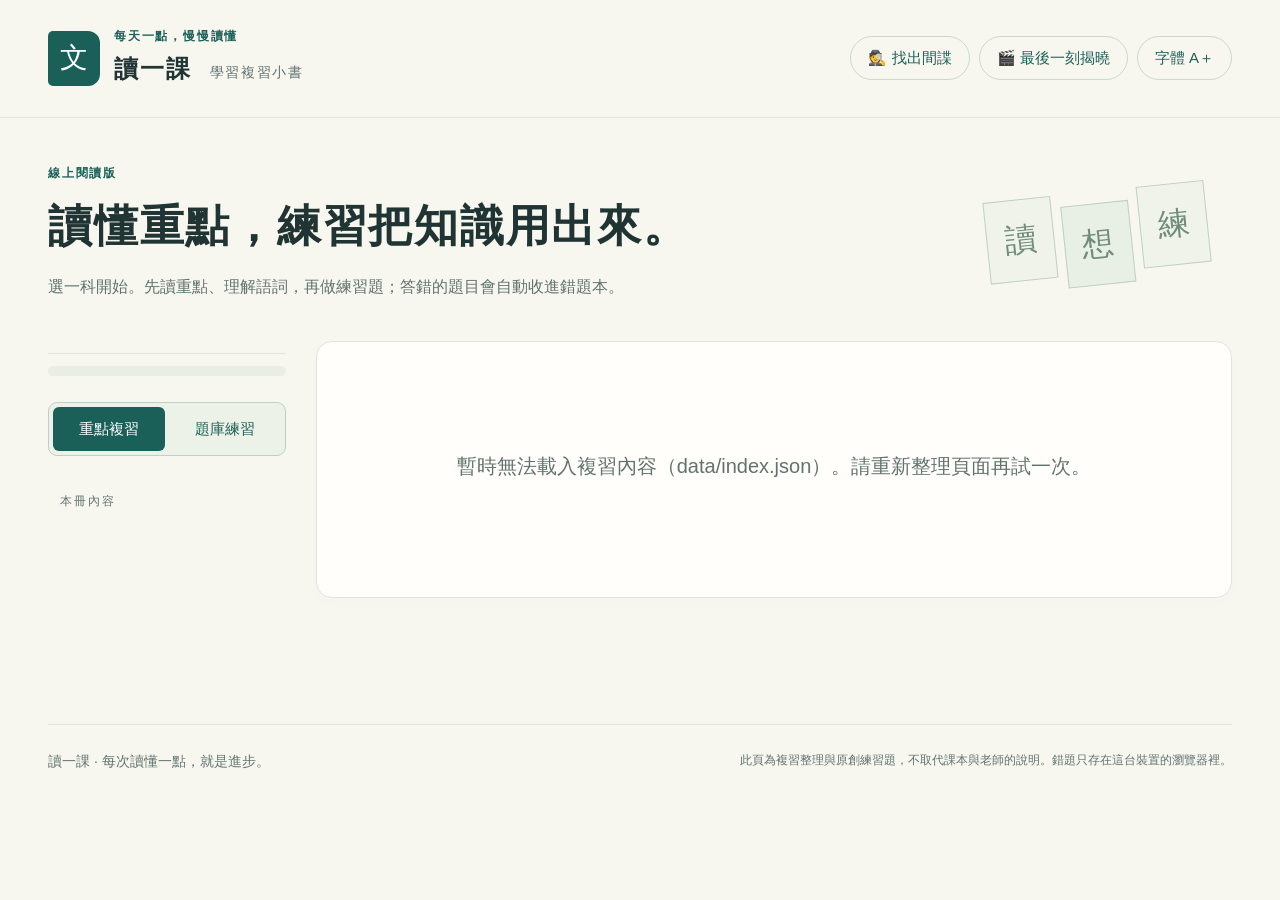
==== commit d1ce54af: "新增「最後一刻揭曉」十種答題小遊戲 - 新頁面 games.html：是非（OX 翻板、吊橋）、選擇（班會開票、保險箱、送貨、寶藏門、火車、信鴿、實驗室）、題組（小偵探），選完先播動畫，閃光後才揭曉 " ====
--- a/index.html
+++ b/index.html
@@ -13,7 +13,7 @@
 <a class="skip" href="#reader">跳到課程複習</a>
 <header class="masthead">
   <div class="brand"><span class="book-mark" aria-hidden="true">文</span><div><span class="eyebrow">每天一點，慢慢讀懂</span><p id="brandTitle">讀一課<span>學習複習小書</span></p></div></div>
-  <div class="header-actions"><a class="text-button game-link" href="spy.html">🕵️ 找出間諜</a><button id="fontToggle" class="text-button" aria-pressed="false" title="切換較大字體">字體 A＋</button></div>
+  <div class="header-actions"><a class="text-button game-link" href="spy.html">🕵️ 找出間諜</a><a class="text-button game-link" href="games.html">🎬 最後一刻揭曉</a><button id="fontToggle" class="text-button" aria-pressed="false" title="切換較大字體">字體 A＋</button></div>
 </header>
 <main class="page">
   <section class="intro">
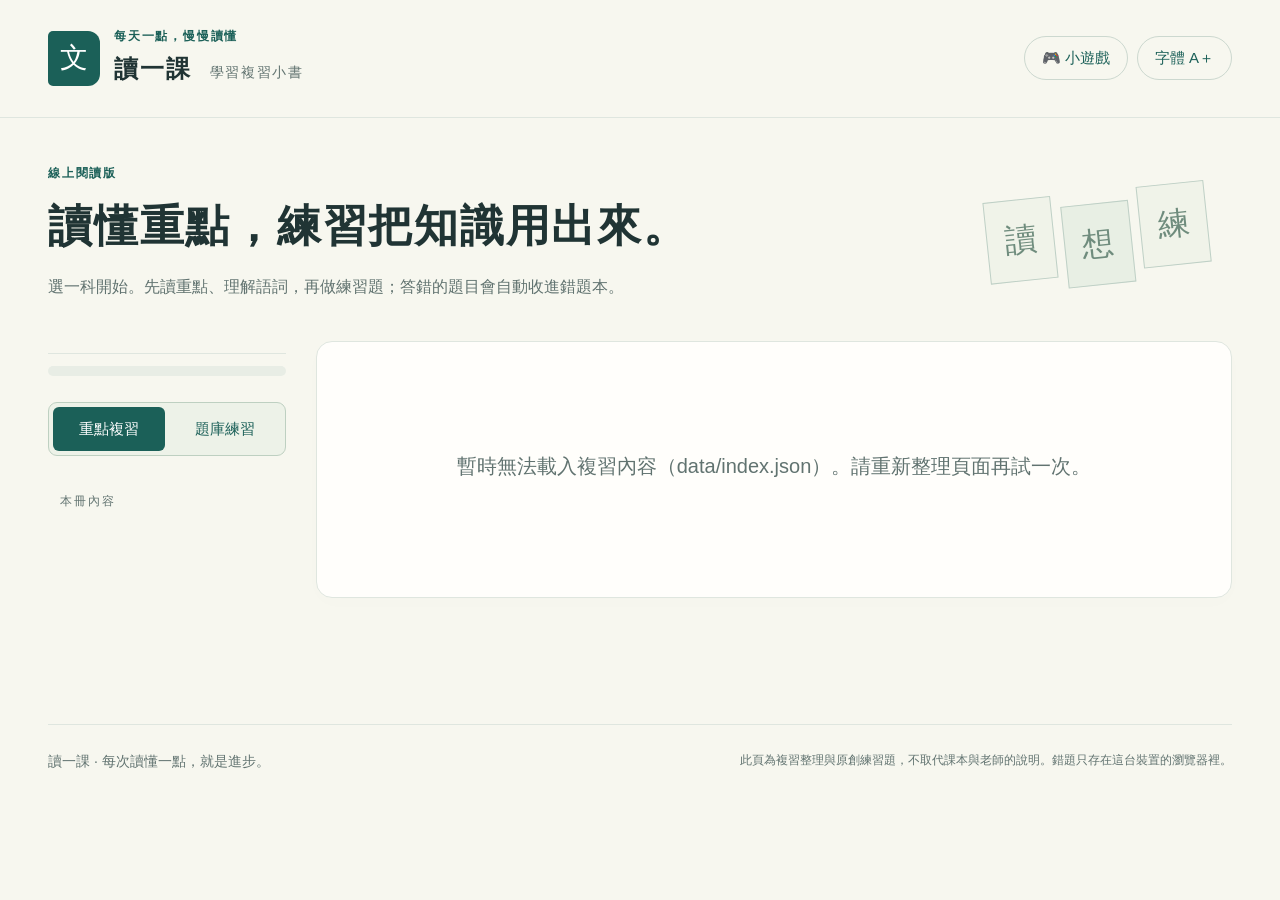
==== commit 7416c1d0: "最後一刻揭曉：加入拆炸彈等六個國語字音字形遊戲，首頁遊戲合成一個入口 - 拆炸彈、賽馬、扭蛋機、火箭發射、釣大魚、打怪獸加進「最後一刻揭曉」的選擇題遊戲 - 國語同音字、形近字、字音／多音、選詞填句優" ====
--- a/index.html
+++ b/index.html
@@ -13,7 +13,7 @@
 <a class="skip" href="#reader">跳到課程複習</a>
 <header class="masthead">
   <div class="brand"><span class="book-mark" aria-hidden="true">文</span><div><span class="eyebrow">每天一點，慢慢讀懂</span><p id="brandTitle">讀一課<span>學習複習小書</span></p></div></div>
-  <div class="header-actions"><a class="text-button game-link" href="spy.html">🕵️ 找出間諜</a><a class="text-button game-link" href="games.html">🎬 最後一刻揭曉</a><button id="fontToggle" class="text-button" aria-pressed="false" title="切換較大字體">字體 A＋</button></div>
+  <div class="header-actions"><a class="text-button game-link" href="games.html">🎮 小遊戲</a><button id="fontToggle" class="text-button" aria-pressed="false" title="切換較大字體">字體 A＋</button></div>
 </header>
 <main class="page">
   <section class="intro">
